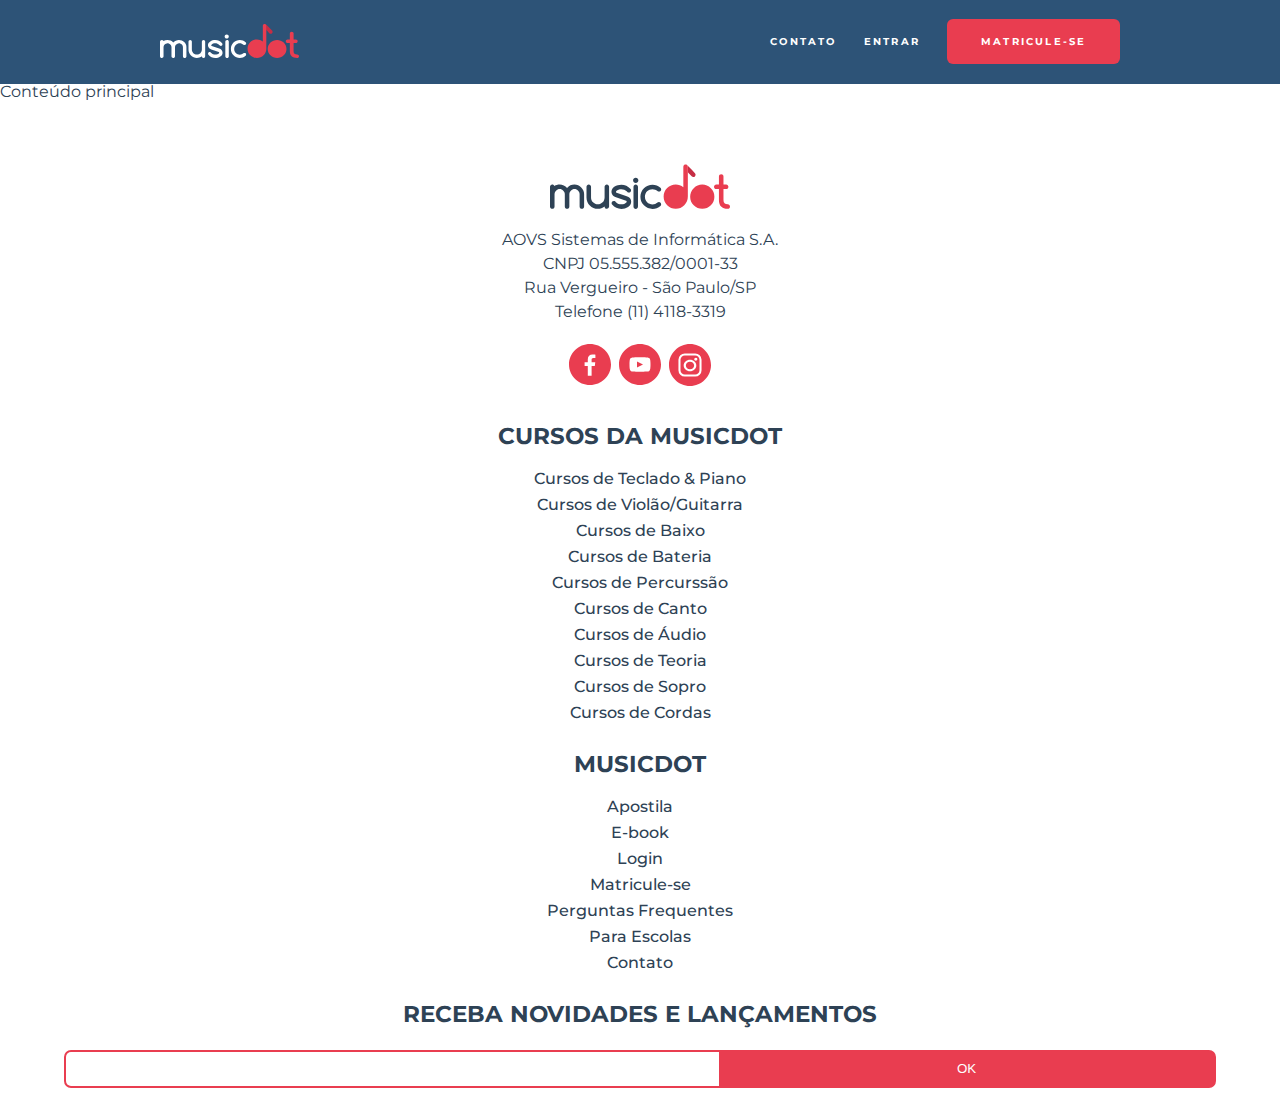
==== index.html @ ddeb6ff7 "formulário de newsletter do rodapé" ====
<!DOCTYPE html>
<html lang="pt">

<head>
  <meta charset="UTF-8">
  <meta name="viewport" content="width=device-width, initial-scale=1.0">
  <title>MusicDot</title>
  <link rel="shortcut icon" href="img/favicon.ico" type="image/x-icon">
  <link rel="stylesheet" href="https://fonts.googleapis.com/css?family=Montserrat:300,400,500,
  600,700,&display=block">
  <link rel="stylesheet" href="css/reset.css">
  <link rel="stylesheet" href="css/cabecalho.css">
  <link rel="stylesheet" href="css/rodape.css">
  <link rel="stylesheet" href="css/form-newsletter.css">
</head>

<body>
  <header class="cabecalho">
    <!-- Conteúdo do Header -->
     <a href="index.html">
      <img class="cabecalho_logo" src="img/musicdot-logo-light.svg" title="Ir para a página inicial da MusicDot" alt="Logo da MusicDot">
    </a>

     <nav>
      <ul class="cabecalho_menu">
        <li class="cabecalho_item-menu"><a href="sobre.html#contato">Contato</a></li>
        <li class="cabecalho_item-menu"><a href="#">Entrar</a></li>
        <li class="cabecalho_item-menu cabecalho_item-menu--matricular"><a href="#">Matricule-se</a></li>
      </ul>
     </nav>
  </header>

  <main>
    <!-- Conteúdo Principal -->
    Conteúdo principal
  </main>

  <footer class="rodape">
    <!-- Conteúdo do Footer -->

    <section class="rodape_secao">
      <img class="rodape_logo" src="img/logo.svg" alt="Logo MusicDot">

      <address class="rodape_info-empresa">
        AOVS Sistemas de Informática S.A. <br>
        CNPJ 05.555.382/0001-33 <br>
        Rua Vergueiro - São Paulo/SP <br>
        Telefone (11) 4118-3319
      </address>

      <ul class="rodape_lista-midias-sociais">
        <li class="rodape_item-midias-sociais">
          <a href="https://www.facebook.com/musicdotonline">
            <img src="img/footer-icone-facebook.svg" alt="MusicDot no Facebook">
          </a>
        </li>

        <li class="rodape_item-midias-sociais">
          <a href="https://www.youtube.com/user/musicdotonline">
            <img src="img/footer-icone-youtube.svg" alt="MusicDot no YouTube">
          </a>
        </li>

        <li class="rodape_item-midias-sociais">
          <a href="https://www.instagram.com/musicdotonline/">
            <img src="img/footer-icone-instagram.svg" alt="MusicDot no Instagram">
          </a>
        </li>
      </ul>
    </section>

    <section class="rodape_secao">
      <h2 class="rodape_titulo">Cursos da MusicDot</h2>
      <nav>
        <ul>
          <li class="rodape_item-lista"><a href="#">Cursos de Teclado & Piano</a></li>
          <li class="rodape_item-lista"><a href="#">Cursos de Violão/Guitarra</a></li>
          <li class="rodape_item-lista"><a href="#">Cursos de Baixo</a></li>
          <li class="rodape_item-lista"><a href="#">Cursos de Bateria</a></li>
          <li class="rodape_item-lista"><a href="#">Cursos de Percurssão</a></li>
          <li class="rodape_item-lista"><a href="#">Cursos de Canto</a></li>
          <li class="rodape_item-lista"><a href="#">Cursos de Áudio</a></li>
          <li class="rodape_item-lista"><a href="#">Cursos de Teoria</a></li>
          <li class="rodape_item-lista"><a href="#">Cursos de Sopro</a></li>
          <li class="rodape_item-lista"><a href="#">Cursos de Cordas</a></li>
        </ul>
      </nav>
    </section>

    <section class="rodape_secao">
      <h2 class="rodape_titulo">MusicDot</h2>
      <nav>
        <ul>
          <li class="rodape_item-lista"><a href="#">Apostila</a></li>
          <li class="rodape_item-lista"><a href="#">E-book</a></li>
          <li class="rodape_item-lista"><a href="#">Login</a></li>
          <li class="rodape_item-lista"><a href="#">Matricule-se</a></li>
          <li class="rodape_item-lista"><a href="#">Perguntas Frequentes</a></li>
          <li class="rodape_item-lista"><a href="#">Para Escolas</a></li>
          <li class="rodape_item-lista"><a href="#">Contato</a></li>
        </ul>
      </nav>
    </section>

    <section class="rodape_secao">
      <h2 class="rodape_titulo">
        Receba novidades e lançamentos
      </h2>

      <form action="#" method="get" class="form-newsletter">
        <label for="form-newsletter_label" class="form-newsletter_label">
          Seu email pessoal
        </label>

        <input type="email" name="email-newsletter" id="email-newsletter" class="form-newsletter_campo">

        <button type="submit" class="form-newsletter_botao">
          OK
        </button>
      </form>
    </section>
  </footer>
</body>
</html>
---- css/cabecalho.css ----
.cabecalho {
  text-align: center;
  font-size: .6rem;
  font-weight: bold;
  text-transform: uppercase;
  letter-spacing: .23em;
  background-color: #2d5377;
  color: #fff;
}

.cabecalho_logo {
  padding: 1.5rem 0;
  width: 14.5em;
}

.cabecalho_menu {
  display: flex;
  justify-content: space-evenly;
  flex-wrap: wrap;
  background-color: #272b3a87;
}

.cabecalho_item-menu {
  display: inline-block;
}

.cabecalho_item-menu a {
  display: inline-block;
  padding: 1.86em 1.42em;
}

@media (min-width: 640px) {
  .cabecalho {
    padding: 0 5%;
    display: flex;
    justify-content: space-between;
    align-items: center;
  }

  .cabecalho_logo {
    padding: 2.5em 0;
  }

  .cabecalho_menu {
    background-color: transparent;
  }
}

@media (min-width: 770px) {
  .cabecalho {
    max-width: 960px;
  }

  .cabecalho_item-menu--matricular {
    background-color: #e93d50;
    margin-left: 1.42em;
    border-radius: 6px;
  }

  .cabecalho_item-menu--matricular a {
    padding: 1.83em 3.5em;
  }
}

@media (min-width: 1066px) {
  .cabecalho {
    padding-left: calc((100% - 960px) / 2);
    padding-right: calc((100% - 960px) / 2);
  }
}
---- css/rodape.css ----
.rodape {
  padding: 2em 5%;
  text-align: center;
  font-size: 1rem;
}

.rodape_logo {
  width: 11.25em;
  margin-bottom: 1em;
}

.rodape_info-empresa {
  line-height: 1.5;
}

.rodape_secao {
  margin-top: 2em;
}

.rodape_lista-midias-sociais {
  display: flex;
  justify-content: center;
  margin-top: 1em;
}

.rodape_item-midias-sociais {
  width: 2.62em;
  margin: .25em;
}

.rodape_item-midias-sociais img {
  width: 100%;
}

.rodape_titulo {
  margin-bottom: 1em;
  font-size: 1.45em;
  font-weight: bold;
  text-transform: uppercase;
}

.rodape_item-lista {
  font-weight: 500;
  margin: .625em 0;
}
---- css/form-newsletter.css ----
.form-newsletter {
  display: flex;
  width: 100%;
  overflow: hidden;
  box-sizing: border-box;
  border-radius: 7px;
  border: 2px solid #e93d50;
  background-color: #e93d50;
}

.form-newsletter_label {
  position: absolute;
  left: -1000px;
  width: 1px;
  height: 1px;
  overflow: hidden;
}

.form-newsletter_campo {
  padding: .6rem .4rem;
  flex-grow: 1;
  border: none;
}

.form-newsletter_botao {
  flex-grow: 1;
  border: none;
  text-transform: uppercase;
  font-weight: 600px;
  background-color: #e93d50;
  color: #fff;
}
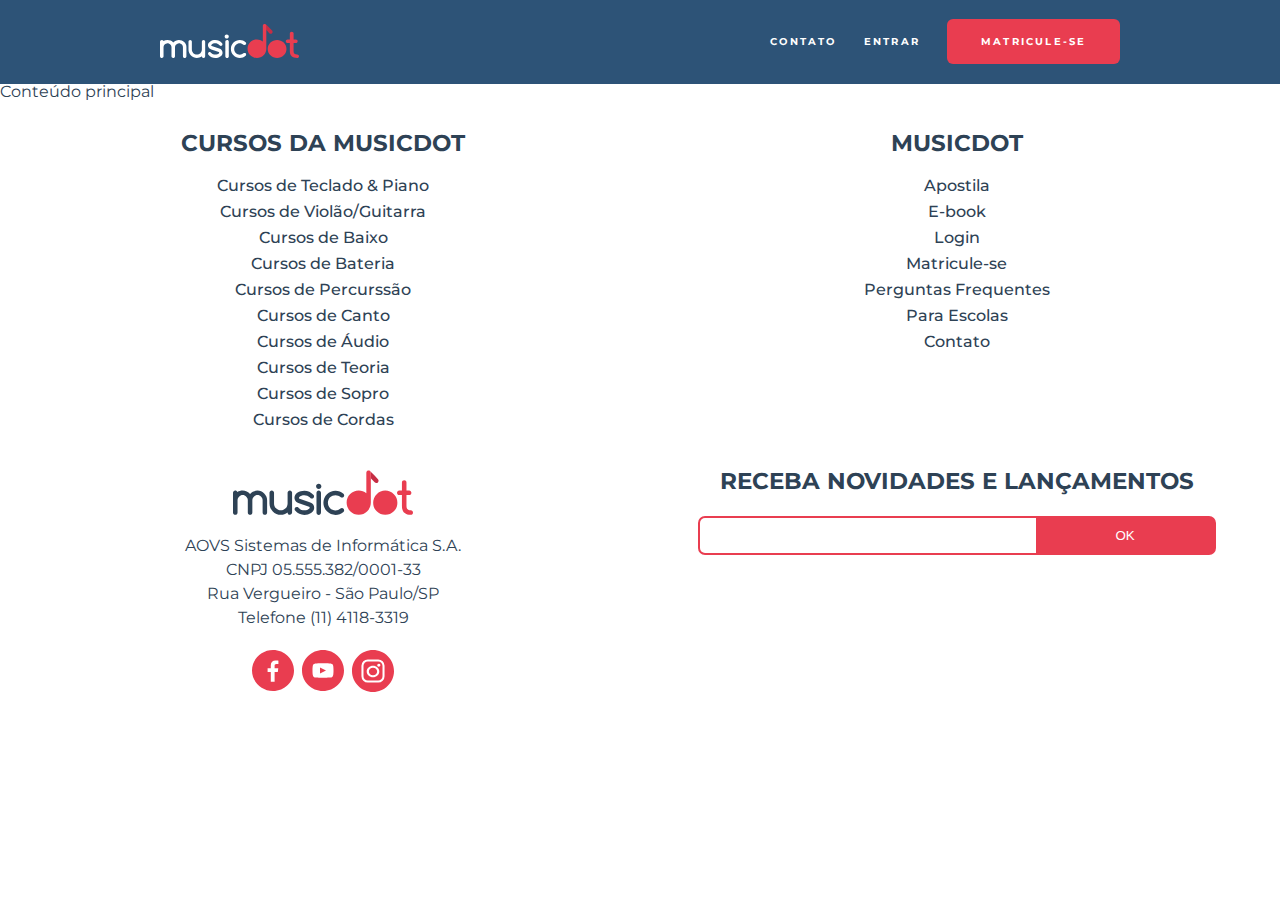
==== commit 7885bcdb: "Itens do rodapé em telas maiores" ====
--- a/index.html
+++ b/index.html
@@ -38,7 +38,7 @@
   <footer class="rodape">
     <!-- Conteúdo do Footer -->
 
-    <section class="rodape_secao">
+    <section class="rodape_secao rodape_secao--sobre">
       <img class="rodape_logo" src="img/logo.svg" alt="Logo MusicDot">
 
       <address class="rodape_info-empresa">
@@ -69,7 +69,7 @@
       </ul>
     </section>
 
-    <section class="rodape_secao">
+    <section class="rodape_secao rodape_secao--cursos">
       <h2 class="rodape_titulo">Cursos da MusicDot</h2>
       <nav>
         <ul>
@@ -87,7 +87,7 @@
       </nav>
     </section>
 
-    <section class="rodape_secao">
+    <section class="rodape_secao rodape_secao--links">
       <h2 class="rodape_titulo">MusicDot</h2>
       <nav>
         <ul>
@@ -102,7 +102,7 @@
       </nav>
     </section>
 
-    <section class="rodape_secao">
+    <section class="rodape_secao rodape_secao--newsletter">
       <h2 class="rodape_titulo">
         Receba novidades e lançamentos
       </h2>
--- a/css/rodape.css
+++ b/css/rodape.css
@@ -11,10 +11,6 @@
 
 .rodape_info-empresa {
   line-height: 1.5;
-}
-
-.rodape_secao {
-  margin-top: 2em;
 }
 
 .rodape_lista-midias-sociais {
@@ -42,4 +38,53 @@
 .rodape_item-lista {
   font-weight: 500;
   margin: .625em 0;
-}+}
+
+@media (max-width: 640px) {
+  .rodape_secao + .rodape_secao {
+    margin-top: 2em;
+  }
+}
+
+@media (min-width: 640px) {
+  .rodape {
+    display: flex;
+    flex-wrap: wrap;
+    justify-content: space-between;
+    font-size: 1rem;
+  }
+
+
+
+  .rodape_secao--sobre,
+  .rodape_secao--cursos,
+  .rodape_secao--links,
+  .rodape_secao--newsletter {
+    width: 45%;
+  }
+  
+  .rodape_secao--cursos {
+    order: 1;
+    margin: 0;
+  }
+
+  .rodape_secao--links {
+    order: 2;
+    margin: 0;
+  }
+
+  .rodape_secao--sobre {
+    order: 3;
+    margin: 0;
+    margin-top: 2em;
+  }
+
+  .rodape_secao--newsletter {
+    order: 4;
+    margin: 0;
+    margin-top: 2em;
+  }
+}
+
+
+
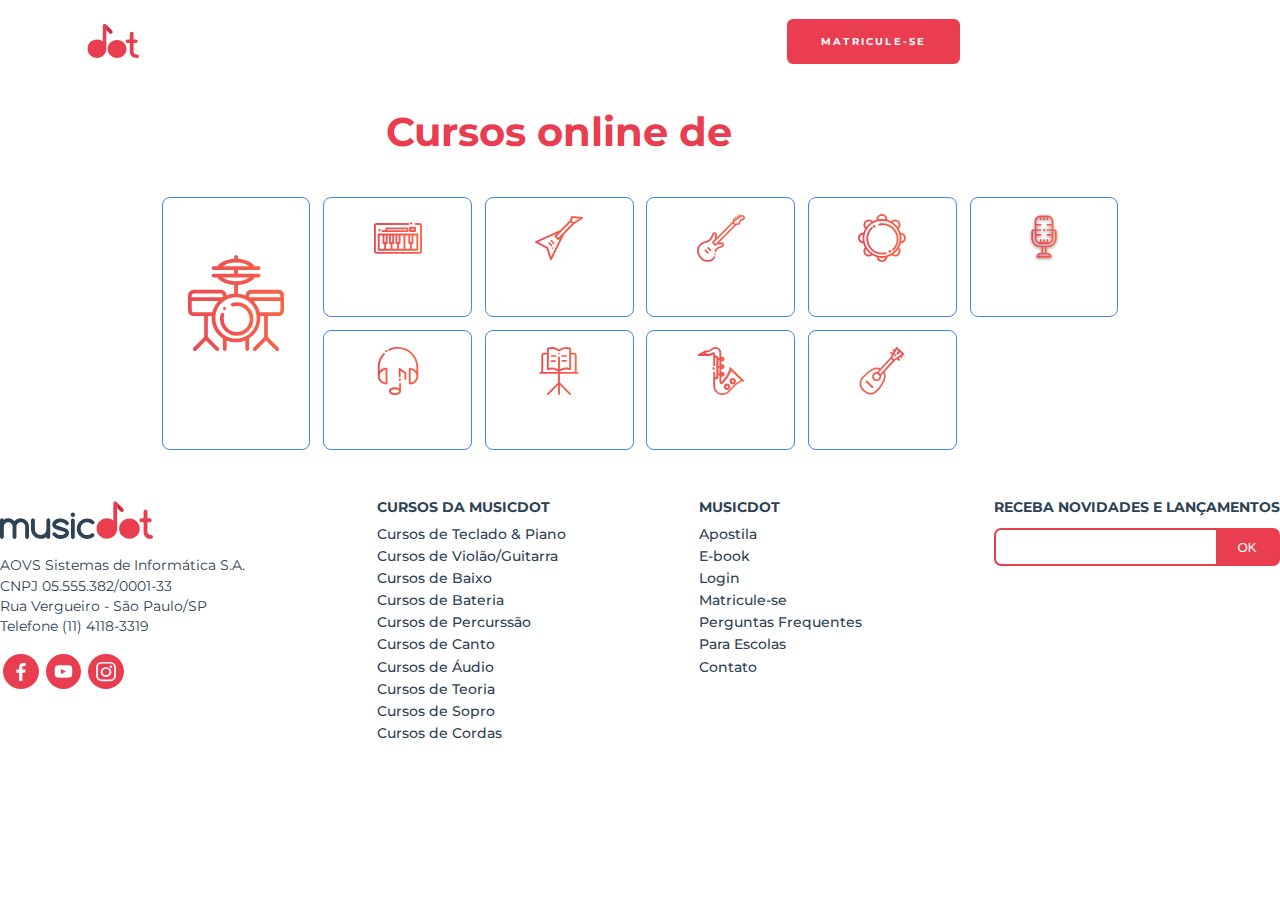
==== commit 4242995c: "display grid, vitrine de cursos" ====
--- a/index.html
+++ b/index.html
@@ -10,12 +10,13 @@
   600,700,&display=block">
   <link rel="stylesheet" href="css/reset.css">
   <link rel="stylesheet" href="css/cabecalho.css">
+  <link rel="stylesheet" href="css/cursos.css">
   <link rel="stylesheet" href="css/rodape.css">
   <link rel="stylesheet" href="css/form-newsletter.css">
 </head>
 
 <body>
-  <header class="cabecalho">
+  <header class="cabecalho cantainer">
     <!-- Conteúdo do Header -->
      <a href="index.html">
       <img class="cabecalho_logo" src="img/musicdot-logo-light.svg" title="Ir para a página inicial da MusicDot" alt="Logo da MusicDot">
@@ -32,10 +33,36 @@
 
   <main>
     <!-- Conteúdo Principal -->
-    Conteúdo principal
+    
+    <section class="cursos">
+      <article class="cursos_chamada--largura-grande">
+        <h1 class="chamada_titulo">
+          Cursos online de <strong class="chamada_titulo--destaque">música</strong>
+        </h1>
+        
+        <p>Comece agora e aprenda sua primeira música em 10 minutos!</p>
+
+        <a href="cursos.html" class="chamada_cursos_matricula botao">Matricule-se</a>
+      </article>
+
+      <nav>
+        <ul class="cursos_lista">
+          <li class="curso--tecladopiano"><a href="#">Teclado  & Piano</a></li>
+          <li class="curso--violaoguitarra"><a href="#">Violão e Guitarra</a></li>
+          <li class="curso--baixo"><a href="#">Baixo</a></li>
+          <li class="curso--bateria curso--destaque"><a href="#">Bateria</a></li>
+          <li class="curso--percussao"><a href="#">Percurssão</a></li>
+          <li class="curso--canto curso destaque2"><a href="#">Canto</a></li>
+          <li class="curso--audio"><a href="#">Áudio</a></li>
+          <li class="curso--teoria"><a href="#">Teoria</a></li>
+          <li class="curso--sopro"><a href="#">Sopro</a></li>
+          <li class="curso--cordas"><a href="#">Cordas</a></li>
+        </ul>
+      </nav>
+    </section>
   </main>
 
-  <footer class="rodape">
+  <footer class="rodape container">
     <!-- Conteúdo do Footer -->
 
     <section class="rodape_secao rodape_secao--sobre">
--- a/css/cabecalho.css
+++ b/css/cabecalho.css
@@ -1,10 +1,14 @@
 .cabecalho {
+  position: absolute;
+  top: 0;
+  width: 100%;
+  box-sizing: border-box;
+
   text-align: center;
   font-size: .6rem;
   font-weight: bold;
   text-transform: uppercase;
   letter-spacing: .23em;
-  background-color: #2d5377;
   color: #fff;
 }
 
@@ -31,7 +35,8 @@
 
 @media (min-width: 640px) {
   .cabecalho {
-    padding: 0 5%;
+    padding-top: 0;
+    padding-bottom: 0;
     display: flex;
     justify-content: space-between;
     align-items: center;
@@ -61,10 +66,3 @@
     padding: 1.83em 3.5em;
   }
 }
-
-@media (min-width: 1066px) {
-  .cabecalho {
-    padding-left: calc((100% - 960px) / 2);
-    padding-right: calc((100% - 960px) / 2);
-  }
-}--- a/css/cursos.css
+++ b/css/cursos.css
@@ -0,0 +1,248 @@
+.--largura-maxima {
+  width: 100%;
+}
+
+.--largura-grande {
+  width: 80%;
+}
+
+.botao {
+  font-size: .8rem;
+  font-weight: 500;
+  letter-spacing: 2.9px;
+  text-transform: uppercase;
+  padding: 1rem 40px;
+  margin-top: .5rem;
+  margin-bottom: .5rem;
+  border-radius: 6px;
+  transition: .25s;
+}
+
+.botao:hover {
+  transform: translate(0, .22rem);
+  transition: .25s;
+}
+
+.cursos {
+  color: #fff;
+  text-align: center;
+  background-image: url(../img/home-background-mobile.png);
+  background-size: cover;
+  padding-top: 9.5rem;
+  display: flex;
+  flex-direction: column;
+  align-items: center;
+}
+
+.curso_chamada {
+  display: flex;
+  flex-direction: column;
+  align-items: center;
+}
+
+.chamada_titulo {
+  color: #e93d50;
+  font-weight: 700;
+  font-size: 1.2rem;
+  margin-bottom: .3rem;
+}
+
+.chamada_titulo--destaque {
+  color: #fff;
+}
+
+.chamada p {
+  font-weight: 500;
+  line-height: 1.3;
+  margin: 1rem 0;
+}
+
+.chamada_cursos_matricula {
+  color: #fff;
+  background-color: #e93d50;
+}
+
+.cursos_lista {
+  font-size: .7rem;
+  font-weight: 600;
+  margin-top: 1rem;
+  margin-bottom: 1rem;
+  display: grid;
+  grid-template-columns: 7rem 7rem;
+  grid-template-rows: repeat(5, 4.5rem);
+  gap: .5rem;
+  text-align: center 
+}
+
+.cursos_lista li {
+  border: 1px solid #4286f4;
+  border-radius: 8px;
+  box-sizing: border-box;
+  display: flex;
+  justify-content: space-around;
+  align-items: center;
+  background-repeat: no-repeat;
+  background-size: 2rem 2rem;
+  background-position: top .6rem center;
+  padding-top: 2.5rem;
+  transition: .25s;
+}
+
+.cursos_lista li:hover {
+  transform: translate(0, .22rem);
+  background-color: rgba(66, 134, 244, .337);
+  transition: .25s;
+}
+
+.curso--tecladopiano {
+  background-image: url(../img/icone-teclado-piano.svg);
+}
+
+.curso--violaoguitarra {
+  background-image: url(../img/icones-violao-guitarra.svg);
+}
+
+.curso--baixo {
+  background-image: url(../img/icones-baixo.svg);
+}
+
+.curso--bateria {
+  background-image: url(../img/icones-bateria.svg);
+}
+
+.curso--percussao {
+  background-image: url(../img/icones-percussao.svg);
+}
+
+.curso--canto {
+  background-image: url(../img/icones-canto.svg);
+}
+
+.curso--audio {
+  background-image: url(../img/icones-audio.svg);
+}
+
+.curso--teoria {
+  background-image: url(../img/icones-teoria.svg);
+}
+
+.curso--sopro {
+  background-image: url(../img/icones-sopro.svg);
+}
+
+.curso--cordas {
+  background-image: url(../img/icone-cordas.svg);
+}
+
+.cursos_listas img {
+  width: 2rem;
+  height: 2rem;
+  margin-bottom: 5px;
+}
+
+@media (min-width: 768px) {
+  .cursos {
+    padding: 6rem 5% 0;
+    background-image: url(../img/home-background.png);
+  }
+
+  .curso_chamada {
+    width: 300px;
+    align-items: flex-start;
+    align-self: flex-start;
+    text-align: left;
+  }
+
+  .chamada_titulo {
+    font-size: 2rem;
+  }
+
+  .chamada_cursos_matricula {
+    display: none;
+  }
+
+  .cursos_lista {
+    grid-template-columns: repeat(5, 7rem);
+    grid-template-rows: repeat(3, 5.5rem);
+    gap: .8rem;
+  }
+
+  .cursos_lista li {
+    background-repeat: no-repeat;
+    background-size: 2rem 2rem;
+    background-position: top 1rem center;
+    padding-top: 2.5rem;
+  }
+
+  .cursos_lista .curso--destaque {
+    order: -1;
+    grid-area: 1/1/span 3/3;
+    padding-top: 5.5rem;
+    background-size: 6rem 6rem;
+    background-position: top 3.6rem center;
+  }
+}
+
+@media (min-width: 1200px) {
+  .cursos {
+    padding: 7rem 10% 0;
+  }
+
+  .curso_chamada {
+    width: 450px;
+  }
+
+  .chamada_titulo {
+    font-size: 2.5rem;
+  }
+
+  .cursos_lista {
+    grid-template-columns: repeat(6, 9.3rem);
+    grid-template-rows: 7.5rem 7.5rem;
+    margin-top: 1.5rem;
+    margin-bottom: 1.5rem;
+  }
+
+  .cursos_lista li {
+    background-repeat: no-repeat;
+    background-size: 3rem 3rem;
+    background-position: top 1rem center;
+    padding-top: 2.5rem;
+  }
+
+  .cursos_lista .curso--destaque {
+    order: -1;
+    grid-area: 1/1/span 2/2;
+    padding-top: 6rem;
+    background-size: 6rem 6rem;
+    background-position: top 3.6rem center;
+  }
+
+  .cursos_lista p {
+    font-size: .9rem;
+  }
+
+  .curso--destaque2 .imagem-destaque2 {
+    width: 6rem;
+    height: 6rem;
+    margin-bottom: .8rem;
+  }
+}
+
+@media (min-width: 1440px) {
+  .cursos_lista {
+    grid-template-columns: repeat(6, 11rem);
+  }
+}
+
+@media (min-width: 1600px) {
+  .cursos_lista {
+    grid-template-columns: repeat(6, 13rem);
+  }
+
+  .cursos_lista img {
+    width: 3rem;
+    height: 3rem;
+    margin-bottom: 10px;
+  }
+}--- a/css/rodape.css
+++ b/css/rodape.css
@@ -1,5 +1,6 @@
 .rodape {
-  padding: 2em 5%;
+  padding-top: 2em;
+  padding-bottom: 2em;
   text-align: center;
   font-size: 1rem;
 }
@@ -46,15 +47,13 @@
   }
 }
 
-@media (min-width: 640px) {
+@media (min-width: 640px) and (max-width: 1220px) {
   .rodape {
     display: flex;
     flex-wrap: wrap;
     justify-content: space-between;
     font-size: 1rem;
   }
-
-
 
   .rodape_secao--sobre,
   .rodape_secao--cursos,
@@ -86,5 +85,27 @@
   }
 }
 
+@media (min-width:1200px) {
+  .rodape {
+    display: flex;
+    justify-content: space-between;
+    font-size: .85rem;
+    text-align: left;
+  }
 
+  .rodape_titulo {
+    font-size: 1em;
+  }
 
+  .rodape_lista-midias-sociais {
+    justify-content: left;
+  }
+
+  .rodape_secao {
+    margin-top: 0;
+  }
+
+  .rodape_secao + .rodape_secao {
+    margin-left: 2em;
+  }
+}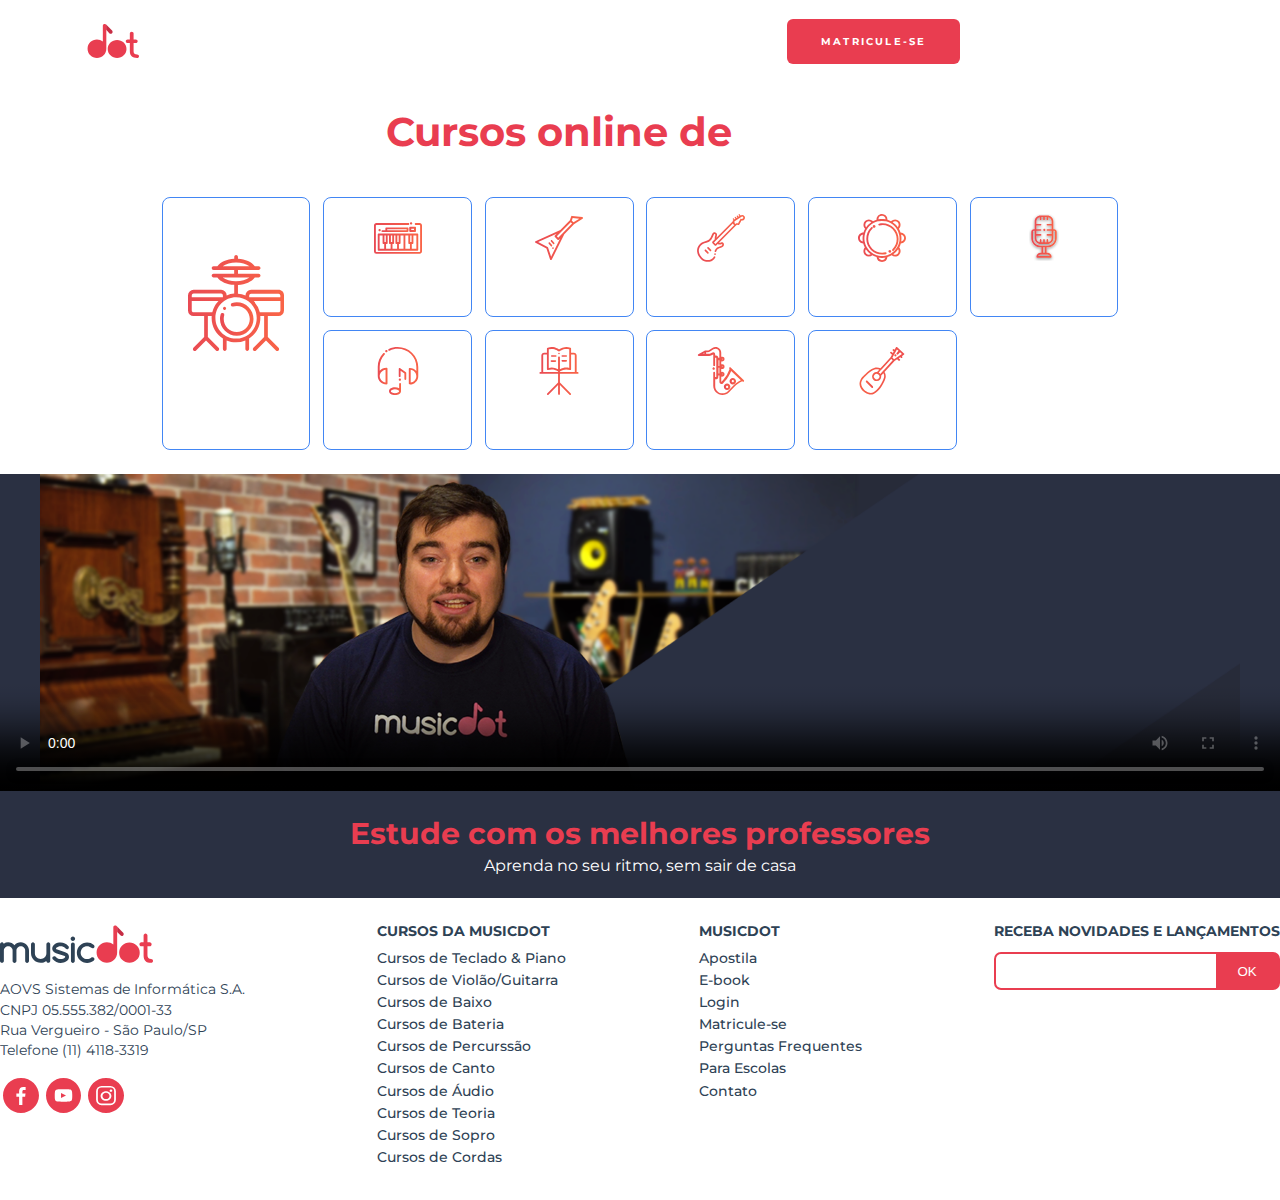
==== commit 43cbd445: "conteúdo principal video" ====
--- a/index.html
+++ b/index.html
@@ -11,6 +11,7 @@
   <link rel="stylesheet" href="css/reset.css">
   <link rel="stylesheet" href="css/cabecalho.css">
   <link rel="stylesheet" href="css/cursos.css">
+  <link rel="stylesheet" href="css/video.css">
   <link rel="stylesheet" href="css/rodape.css">
   <link rel="stylesheet" href="css/form-newsletter.css">
 </head>
@@ -59,6 +60,17 @@
           <li class="curso--cordas"><a href="#">Cordas</a></li>
         </ul>
       </nav>
+    </section>
+
+    <section class="video">
+      <video controls class="video--mobile" src="video/video-promocional.mp4" poster="img/video-principal-mobile.png"></video>
+
+      <video controls class="video--desktop" src="video/video-promocional.mp4" poster="img/video-principal.png"></video>
+
+      <article class="video_textos">
+        <h2 class="textos_titulo">Estude com os melhores professores</h2>
+        <p>Aprenda no seu ritmo, sem sair de casa</p>
+      </article>
     </section>
   </main>
 
--- a/css/video.css
+++ b/css/video.css
@@ -0,0 +1,78 @@
+.video {
+  display: flex;
+  flex-direction: column;
+  align-items: center;
+  text-align: center;
+  color: #fff;
+  background-color: #2a3042;
+}
+
+.video--mobile {
+  width: 100%;
+  height: 8.9rem;
+}
+
+.video--desktop {
+  display: none;
+}
+
+.video_textos {
+  margin-top: 1rem;
+  margin-bottom: 1rem;
+  position: relative;
+  padding: 0 10%;
+  box-sizing: border-box;
+}
+
+.textos_titulo {
+  font-weight: 700;
+  font-size: 1.2rem;
+  margin-top: .3rem;
+  margin-bottom: .5rem;
+}
+
+.textos_titulo::first-line {
+  color: #e93d50;
+}
+
+@media (min-width: 768px) {
+  .video--mobile {
+    display: none;
+  }
+
+  .video--desktop {
+    display: block;
+    width: 100%;
+    height: 12.8rem;
+  }
+
+  .textos_titulo {
+    font-size: 1.5rem;
+  }
+}
+
+@media (min-width: 1200px) {
+  .video--desktop {
+    height: 19.8rem;
+  }
+
+  .video_textos {
+    margin-top: 1.5rem;
+    margin-bottom: 1.5rem;
+  }
+
+  .video_textos::before {
+    width: 5rem;
+    height: 5rem;
+  }
+
+  .textos_titulo {
+    font-size: 1.9rem;
+  }
+}
+
+@media (min-width: 1600px) {
+  .video--desktop {
+    height: 26.8rem;
+  }
+}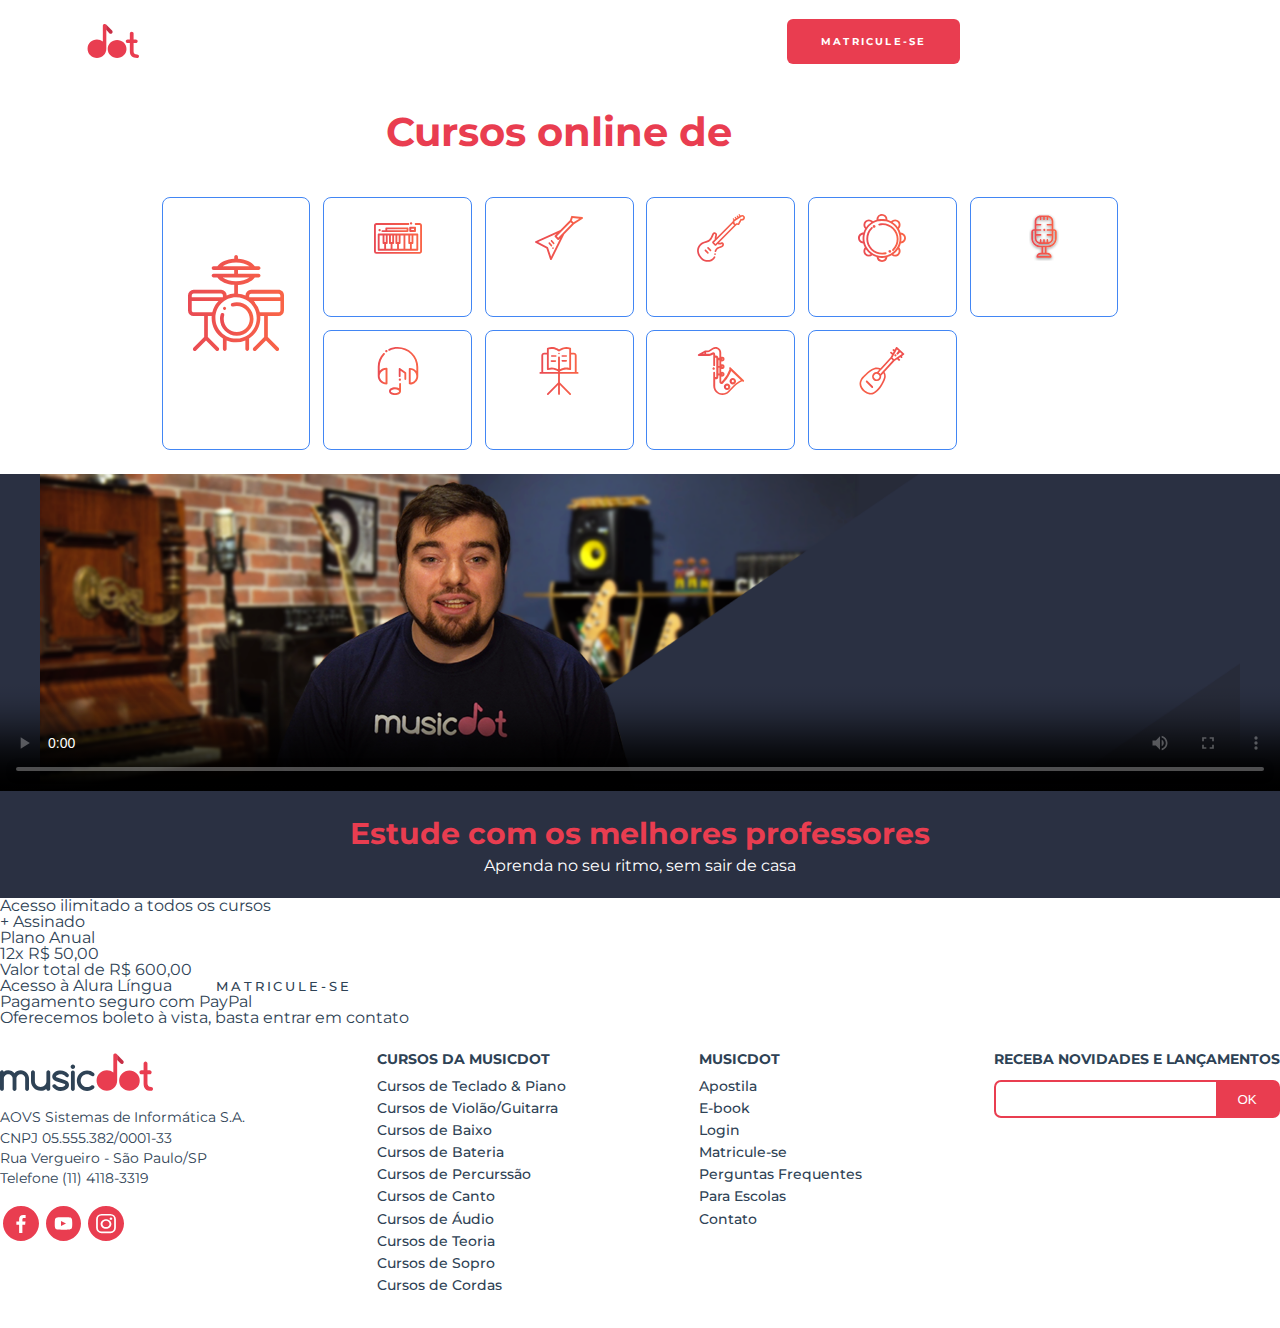
==== commit 74adaf93: "conteudo principal - planos" ====
--- a/index.html
+++ b/index.html
@@ -12,6 +12,7 @@
   <link rel="stylesheet" href="css/cabecalho.css">
   <link rel="stylesheet" href="css/cursos.css">
   <link rel="stylesheet" href="css/video.css">
+  <link rel="stylesheet" href="css/planos.css">
   <link rel="stylesheet" href="css/rodape.css">
   <link rel="stylesheet" href="css/form-newsletter.css">
 </head>
@@ -70,6 +71,26 @@
       <article class="video_textos">
         <h2 class="textos_titulo">Estude com os melhores professores</h2>
         <p>Aprenda no seu ritmo, sem sair de casa</p>
+      </article>
+    </section>
+
+    <section class="planos">
+      <h2 class="planos_titulo">Acesso ilimitado a todos os cursos</h2>
+
+      <article class="cards_planoanual">
+        <span class="plano--destaque">+ Assinado</span>
+        <div class="planos_card card--anual">
+          <h3 class="plano_titulo">Plano Anual</h3>
+          <p>12x <span class="valor--destaque">R$ 50,00</span></p>
+          <p>Valor total de R$ 600,00</p>
+          <span>Acesso à Alura Língua</span>
+          <a href="cursos.html" class="cards_botao botao">Matricule-se</a>
+        </div>
+      </article>
+
+      <article class="planos_pagamentos">
+        <p>Pagamento seguro com PayPal</p>
+        <p>Oferecemos boleto à vista, <a href="#">basta entrar em contato</a></p>
       </article>
     </section>
   </main>
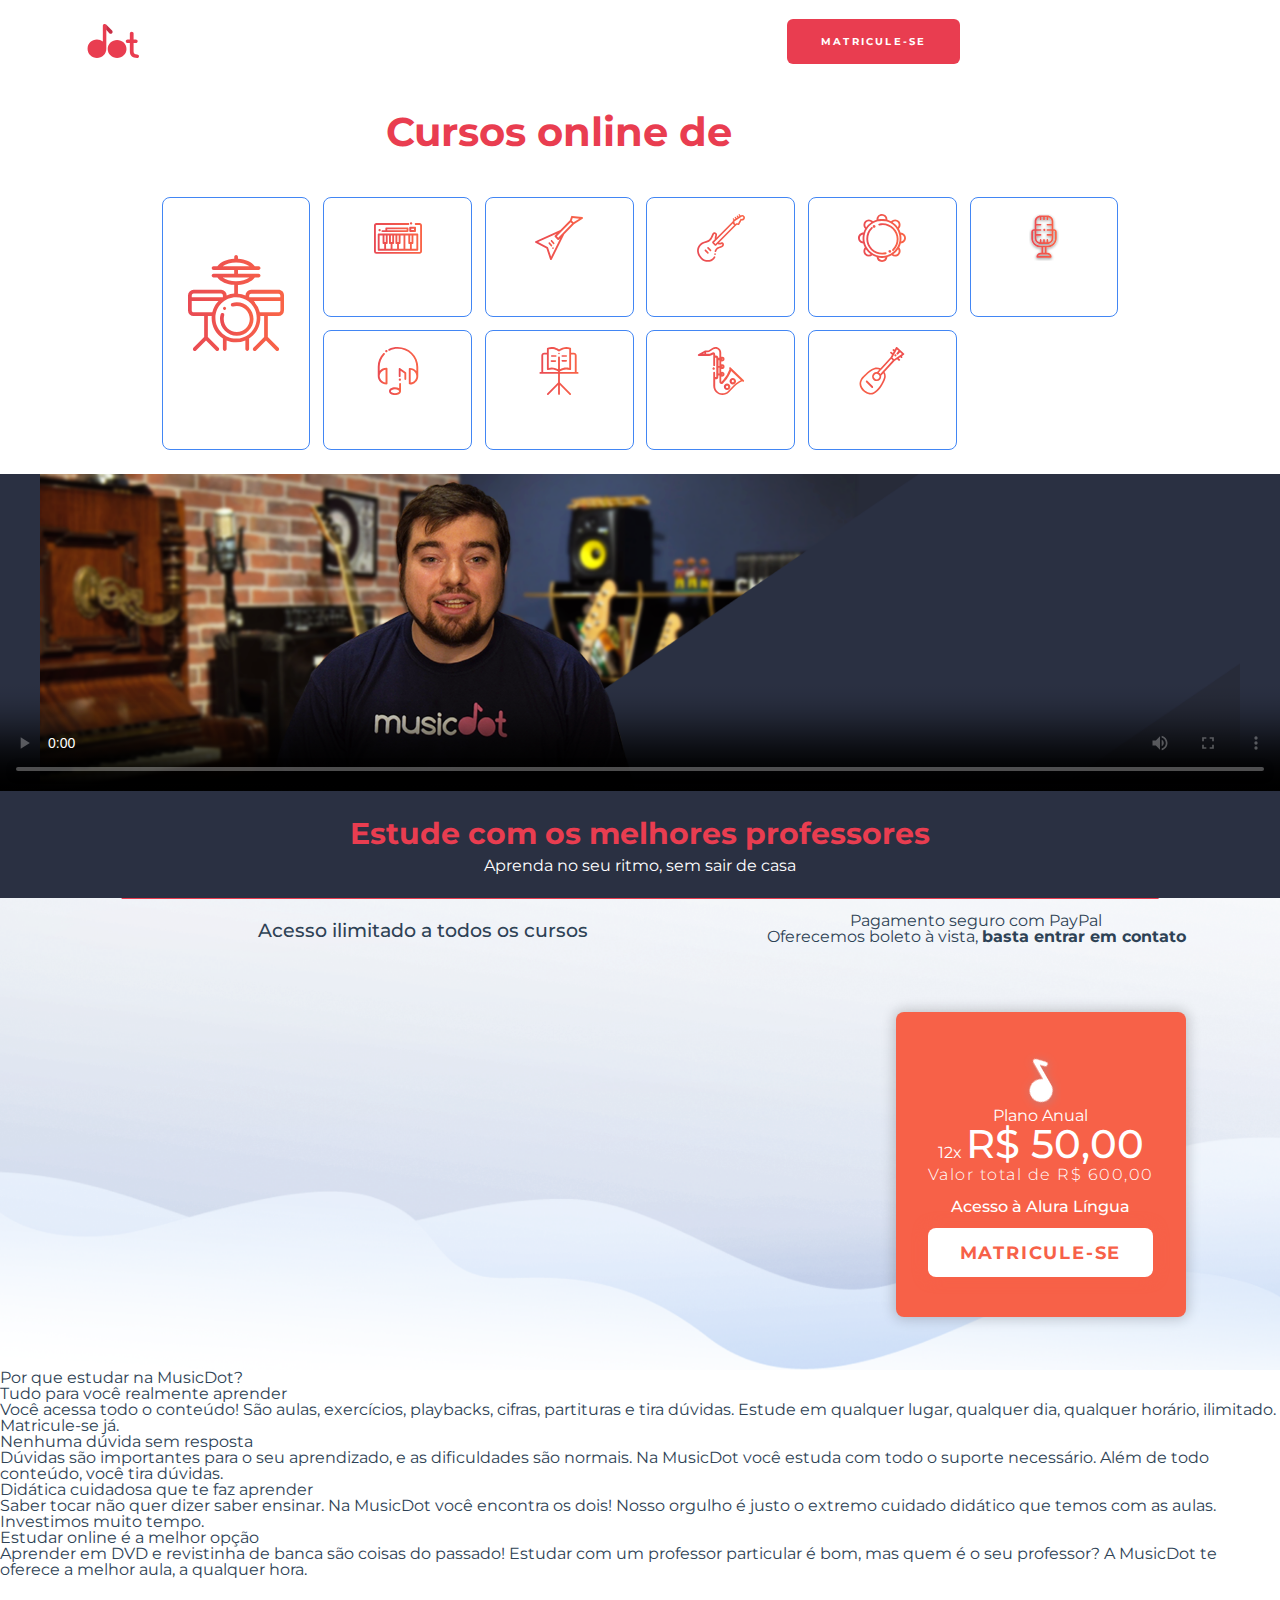
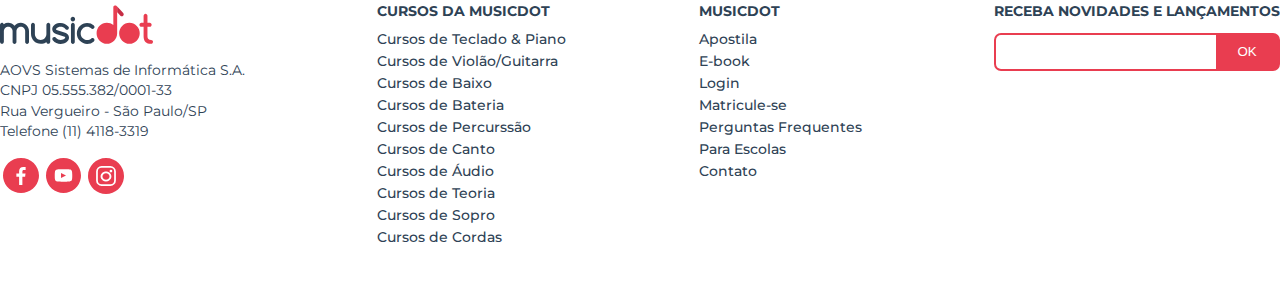
==== commit cbe919bc: "conteúdo principal - os benefícios" ====
--- a/index.html
+++ b/index.html
@@ -13,6 +13,7 @@
   <link rel="stylesheet" href="css/cursos.css">
   <link rel="stylesheet" href="css/video.css">
   <link rel="stylesheet" href="css/planos.css">
+  <link rel="stylesheet" href="css/beneficios.css">
   <link rel="stylesheet" href="css/rodape.css">
   <link rel="stylesheet" href="css/form-newsletter.css">
 </head>
@@ -92,6 +93,32 @@
         <p>Pagamento seguro com PayPal</p>
         <p>Oferecemos boleto à vista, <a href="#">basta entrar em contato</a></p>
       </article>
+    </section>
+
+    <section class="beneficios">
+      <h2 class="beneficios_titulo">Por que estudar na MusicDot?</h2>
+
+      <ul class="beneficios_lista">
+        <li class="beneficio--paravoce">
+          <h3 class="beneficio_titulo">Tudo para você realmente aprender</h3>
+          <p class="beneficio_texto">Você	acessa	todo	o	conteúdo!	São	aulas,	exercícios,	playbacks,	cifras,	partituras	e	tira	dúvidas.	Estude	em	qualquer	lugar,	qualquer	dia,	qualquer	horário,	ilimitado.	Matricule-se	já.</p>
+        </li>
+
+        <li class="beneficio--duvidas">
+          <h3 class="beneficio_titulo">Nenhuma	dúvida	sem	resposta</h3>
+          <p class="beneficio_texto">Dúvidas	são	importantes	para	o	seu	aprendizado,	e	as	dificuldades	são	normais.	Na	MusicDot	você	estuda	com	todo	o	suporte	necessário. Além	de	todo	conteúdo,	você	tira	dúvidas.</p>
+        </li>
+
+        <li class="beneficio--didatica">
+          <h3 class="beneficio_titulo">Didática	cuidadosa	que	te	faz	aprender</h3>
+          <p class="beneficio_texto">Saber	tocar	não	quer	dizer	saber	ensinar.	Na	MusicDot	você	encontra	os	dois!	Nosso	orgulho	é	justo	o	extremo	cuidado	didático	que	temos	com	as	aulas.	Investimos muito	tempo.</p>
+        </li>
+
+        <li class="beneficio--online">
+          <h3 class="beneficio_titulo">Estudar	online	é	a	melhor	opção</h3>
+          <p class="beneficio_texto">Aprender	em	DVD	e	revistinha	de	banca	são	coisas	do	passado!	Estudar	com	um professor	particular	é	bom,	mas	quem	é	o	seu	professor?	A	MusicDot	te	oferece	a	melhor	aula,	a	qualquer	hora.</p>
+        </li>
+      </ul>
     </section>
   </main>
 
--- a/css/planos.css
+++ b/css/planos.css
@@ -0,0 +1,205 @@
+.planos {
+  background-image: url(../img/planos-background-mobile.png);
+  background-size: cover;
+  background-repeat: no-repeat;
+  text-align: center;
+  padding-top: 15px;
+  padding-bottom: 1.8rem;
+  display: grid;
+  justify-items: center;
+  position: relative;
+}
+
+.planos::before {
+  content: "";
+  width: 81%;
+  height: .1rem;
+  background-color: #e93d50;
+  position: absolute;
+  top: 0;
+  left: 50%;
+  transform: translate(-50%, 0);
+}
+
+.planos_titulo {
+  font-size: .85rem;
+  font-weight: 700;
+  margin-bottom: 2rem;
+}
+
+.planos_card {
+  background-color: #f76148;
+  border-radius: 8px;
+  margin-bottom: 1.3rem;
+  color: #fff;
+  padding: 4rem 1rem 1rem;
+  display: flex;
+  flex-direction: column;
+  align-items: center;
+  box-shadow: 0 0 .8rem .1rem rgba(0, 0, 0, .2);
+  background-repeat: no-repeat;
+  background-size: 1.7rem;
+  background-position: top 1.5rem center;
+}
+
+.card--anual {
+  background-image: url(../img/simbolo-musidot-branco.svg);
+}
+
+.card--semestral {
+  background-image: url(../img/simbolo-musidot-dark.svg);
+}
+
+.planos_titulo {
+  margin: 8px 0;
+}
+
+.planos_card p + p {
+  font-weight: 300;
+  margin-top: .2rem;
+  letter-spacing: 1.5px;
+}
+
+.planos_titulo .planos_titulo + p {
+  font-size: 1rem;
+  font-weight: 500;
+}
+
+.valor--destaque {
+  font-size: 2rem;
+  font-weight: 700;
+}
+
+.planos_card span {
+  font-weight: 500;
+}
+
+.cards_botao {
+  color: #f76148;
+  text-transform: uppercase;
+  letter-spacing: 1.8px;
+  font-weight: 600;
+  border-radius: 8px;
+  margin-top: .8rem;
+  padding: 1rem 2rem;
+  background-color: #fff;
+  box-shadow: 0 0 .8rem .1rem;
+}
+
+.card--anual {
+  position: relative;
+  z-index: 2;
+}
+
+.plano--destaque {
+  color: #f76148;
+  font-weight: 600;
+  text-transform: uppercase;
+  letter-spacing: 1.1px;
+  width: 8rem;
+  padding: .4rem 0 .8rem;
+  border-radius: 5px;
+  box-shadow: 0 0 .8rem .05rem rgba(0, 0, 0, .2);
+  background-color: #fff;
+  position: absolute;
+  transform: translate(-50%, -65%);
+  z-index: -1;
+}
+
+.card--anual p + p, .card--semestral p + p {
+  margin-bottom: 1rem;
+}
+
+.planos > p {
+  width: 250px;
+  font-size: .5rem;
+  font-weight: 600;
+  line-height: 18px;
+}
+
+.planos a {
+  font-weight: 700;
+}
+
+@media (min-width: 768px) {
+  .planos {
+    grid-template-columns: 20rem 20rem;
+    grid-template-areas: 
+    "header header"
+    "card1 card2"
+    "footer footer";
+    gap: 1rem;
+    justify-content: center;
+    padding-bottom: 2rem;
+    background-image: url(../img/planos-background.png);
+    background-size: cover;
+  }
+
+  .planos_titulo {
+    grid-area: header;
+  }
+
+  .cards_planoanual {
+    grid-area: cards2;
+  }
+
+  .card--semestral {
+    grid-area: cards1;
+  }
+
+  .planos_pagamentos {
+    grid-column-end: span 2;
+  }
+
+  .planos--maisassinado {
+    font-size: .8rem;
+  }
+
+  .planos_card {
+    padding: 6rem 2rem 2rem;
+    justify-content: space-between;
+    background-size: 2.5rem;
+    background-position: top 2.5rem center;
+  }
+
+  .planos_card img {
+    width: 2.5rem;
+  }
+
+  .planos_titulo, .planos_titulo + p {
+    font-size: 1.4rem;
+    font-weight: 500;
+  }
+
+  .valor--destaque {
+    font-size: 2.5rem;
+    font-weight: 700;
+  }
+
+  .plano--destaque {
+    font-size: .6rem;
+  }
+
+  .cards_botao {
+    font-size: 1.1rem;
+    transition: .25s;
+  }
+
+  .planos > p {
+    font-size: .9rem;
+    font-weight: 600;
+    line-height: 18px;
+  }
+}
+
+@media (min-width: 1200px) {
+  .planos_titulo {
+    font-size: 1.2rem;
+  }
+
+  .plano--destaque {
+    font-size: .9rem;
+    width: 10rem;
+    transform: translate(-50%, -75%);
+  }
+}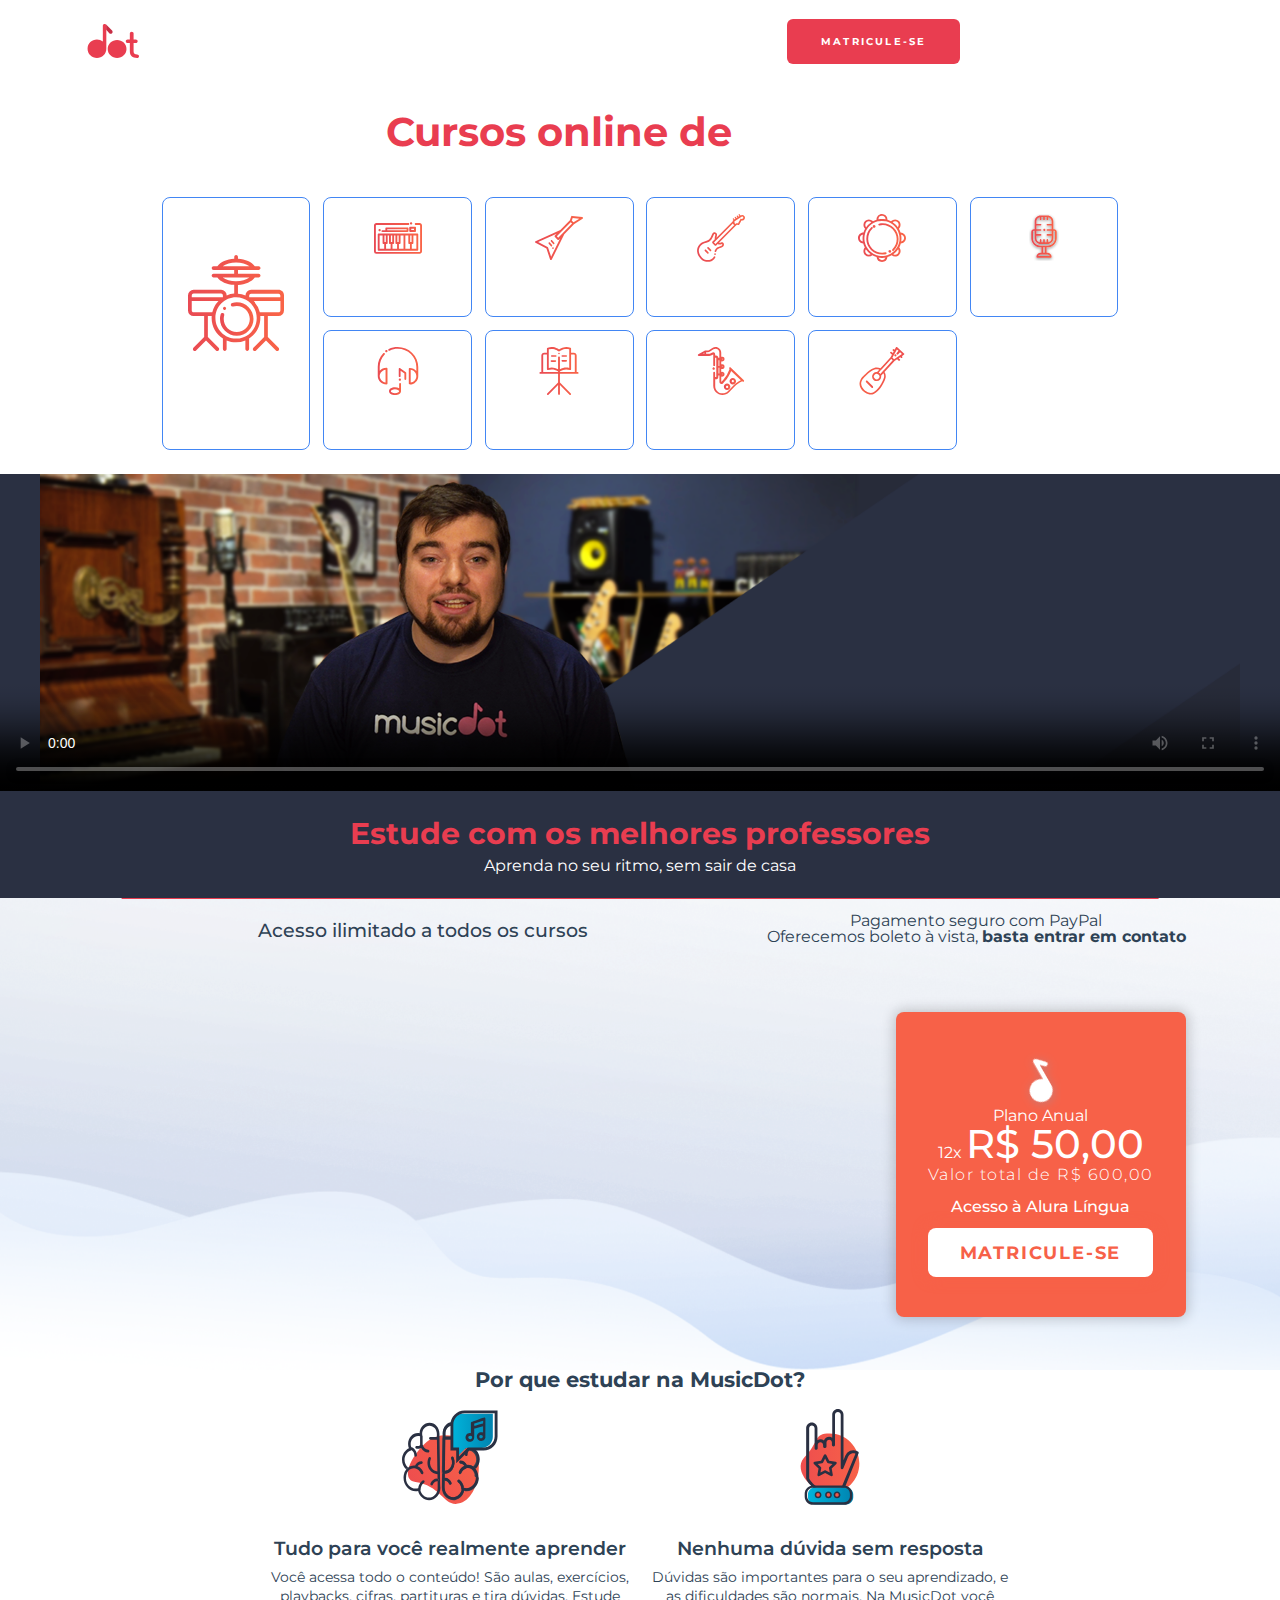
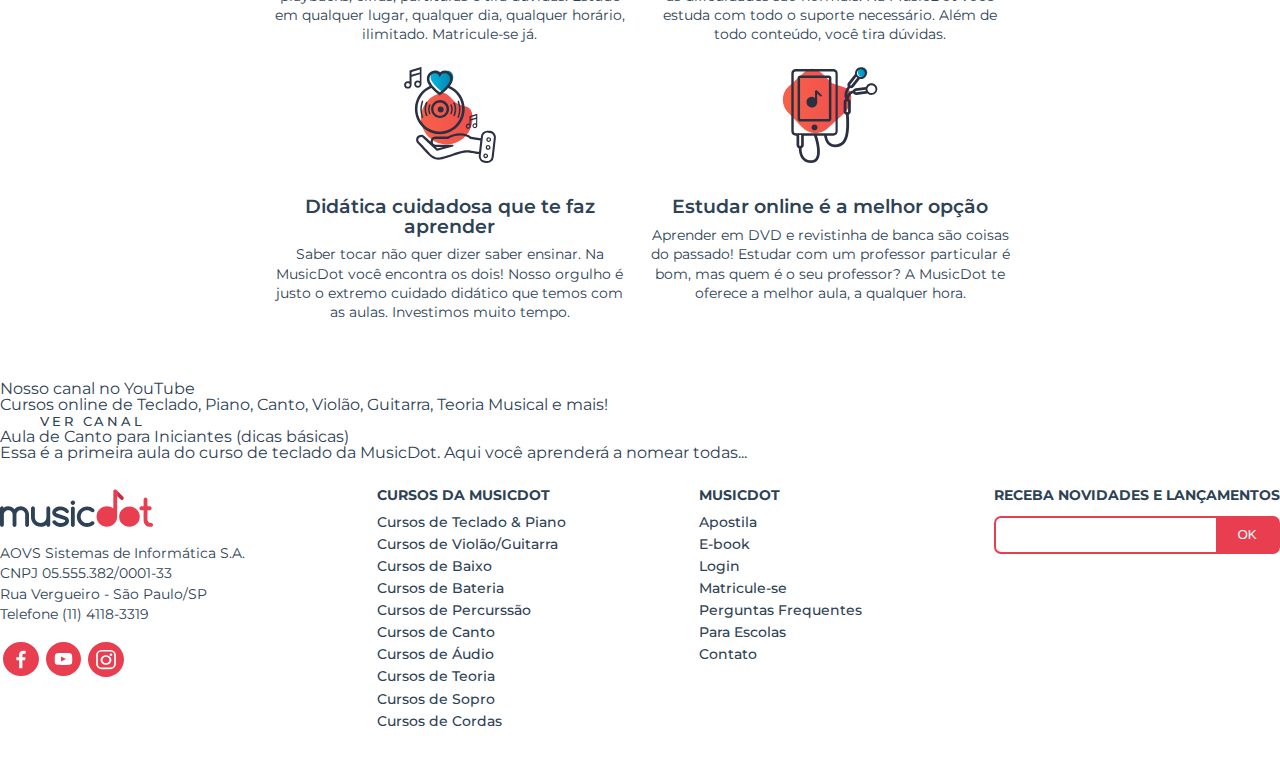
==== commit fa078fb4: "conteúdo principal - chamada youtube" ====
--- a/index.html
+++ b/index.html
@@ -14,6 +14,7 @@
   <link rel="stylesheet" href="css/video.css">
   <link rel="stylesheet" href="css/planos.css">
   <link rel="stylesheet" href="css/beneficios.css">
+  <link rel="stylesheet" href="css/chamada-youtube.css">
   <link rel="stylesheet" href="css/rodape.css">
   <link rel="stylesheet" href="css/form-newsletter.css">
 </head>
@@ -119,6 +120,24 @@
           <p class="beneficio_texto">Aprender	em	DVD	e	revistinha	de	banca	são	coisas	do	passado!	Estudar	com	um professor	particular	é	bom,	mas	quem	é	o	seu	professor?	A	MusicDot	te	oferece	a	melhor	aula,	a	qualquer	hora.</p>
         </li>
       </ul>
+    </section>
+
+    <section class="chamada_youtube">
+      <article class="chamada_youtube_canal youtube_informacao icone--youtube  --largura-grande">
+        <h2 class="canal_titulo">Nosso canal no YouTube</h2>
+
+        <p class="canal_texto">Cursos	online	de	Teclado,	Piano,	Canto,	Violão,	Guitarra,	Teoria	Musical	e	mais!</p>
+
+        <a href="https://www.youtube.com/user/musicdotonline" class="canal_button botao">Ver canal</a>
+      </article>
+
+      <article class="chamada_youtube_canal chamada_youtube--video1">
+        <a href="#" class="video_descricao">
+          <h2 class="descricao_titulo">Aula	de	Canto	para	Iniciantes	(dicas	básicas)</h2>
+
+          <p class="descricao_texto">Essa	é	a	primeira	aula	do	curso	de	teclado	da	MusicDot.	Aqui	você	aprenderá	a	nomear	todas...</p>
+        </a>
+      </article>
     </section>
   </main>
 
--- a/css/beneficios.css
+++ b/css/beneficios.css
@@ -0,0 +1,97 @@
+.beneficios {
+  text-align: center;
+  margin-bottom: 2rem;
+  padding: 0 10%;
+  display: flex;
+  flex-direction: column;
+  align-items: center;
+}
+
+.beneficios_titulo {
+  font-size: 1rem;
+  font-weight: 700;
+}
+
+.beneficios_lista li {
+  padding-top: 5.5rem;
+  background-repeat: no-repeat;
+  background-size: 4rem 4rem;
+  background-position: top 2px center;
+}
+
+.beneficio--paravoce {
+  background-image: url(../img/icone-beneficios-tudo-para-voce.svg);
+}
+
+.beneficio--duvidas {
+  background-image: url(../img/icone-beneficios-nenhuma-duvida.svg);
+}
+
+.beneficio--didatica {
+  background-image: url(../img/icone-beneficios-didatica-cuidadosa.svg);
+}
+
+.beneficio--online {
+  background-image: url(../img/icone-beneficios-online.svg);
+}
+
+.beneficio_titulo {
+  font-size: .8rem;
+  font-weight: 600;
+  margin-top: 1rem;
+  margin-bottom: .2rem;
+}
+
+.beneficio_texto {
+  line-height: 1rem;
+}
+
+@media (min-width: 768px) {
+  .beneficios {
+    margin-bottom: 3.7rem;
+  }
+
+  .beneficios_lista {
+    display: grid;
+    grid-template-columns: 17.5rem 17.5rem;
+    gap: 1rem;
+  }
+
+  .beneficios_titulo {
+    margin-bottom: 1rem;
+  }
+
+  .beneficio_titulo {
+    font-size: 1.1rem;
+  }
+
+  .beneficio_texto {
+    font-size: .8rem;
+  }
+}
+
+@media (min-width: 1200px) {
+  .beneficios_titulo {
+    font-size: 1.3rem;
+  }
+
+  .beneficios_lista {
+    gap: 1.3rem;
+    grid-template-columns: 22.5rem 22.5rem;
+  }
+
+  .beneficios_lista li {
+    padding-top: 7.25rem;
+    background-size: 6rem 6rem;
+  }
+
+  .beneficio_titulo {
+    font-size: 1.2rem;
+    margin-bottom: .6rem;
+  }
+
+  .beneficio_texto {
+    font-size: .9rem;
+    line-height: 1.2rem;
+  }
+}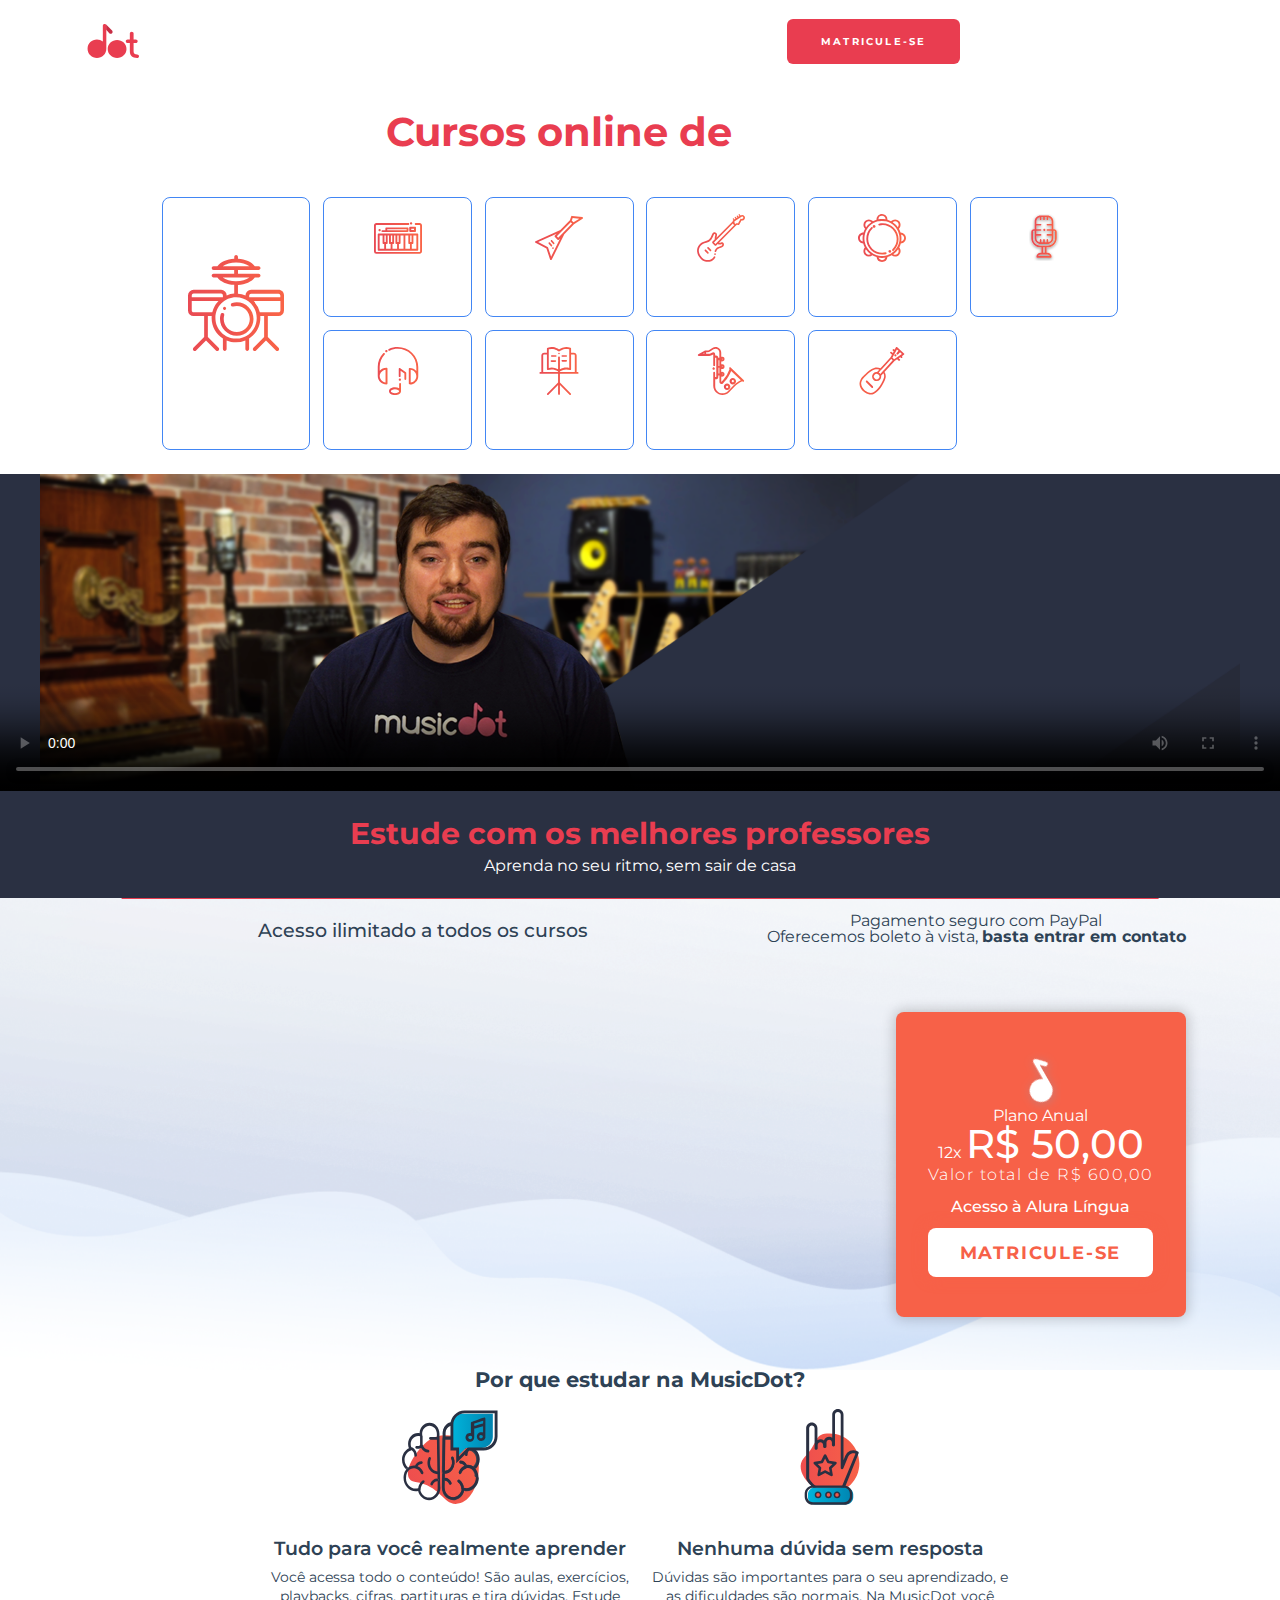
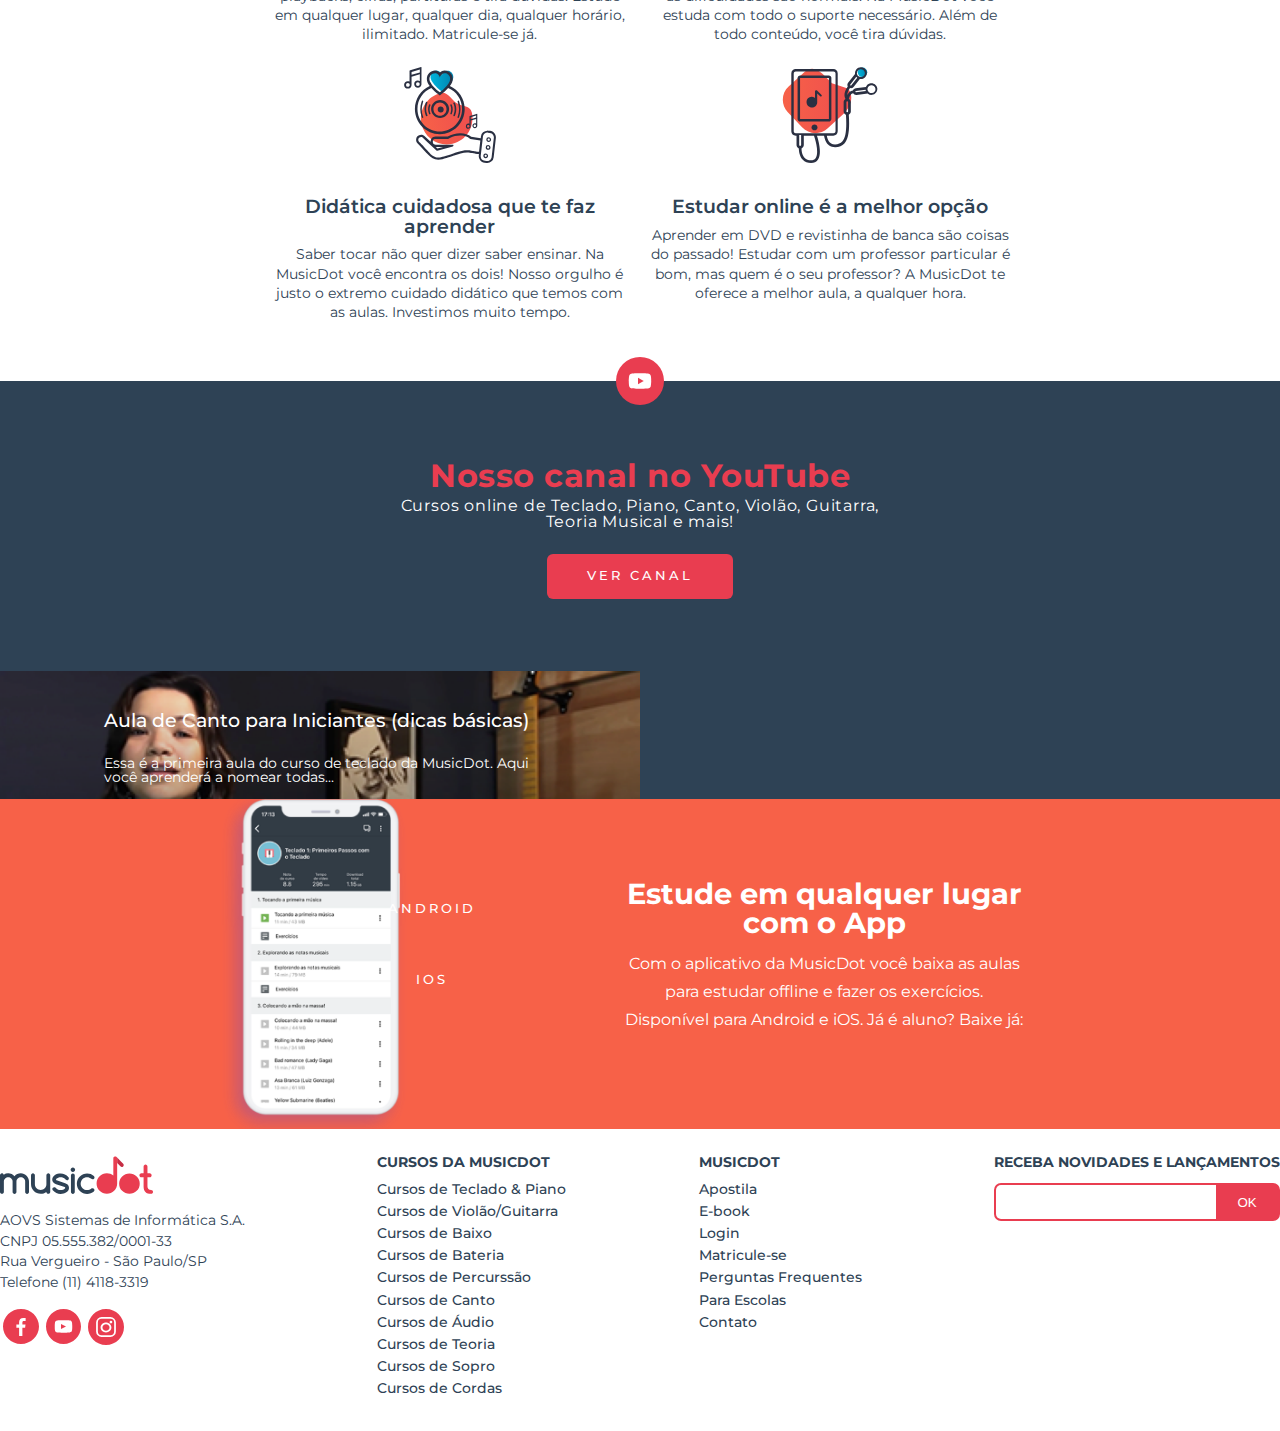
==== commit a6af19bc: "conteúdo principal - chamada dos aplicativos" ====
--- a/index.html
+++ b/index.html
@@ -15,6 +15,7 @@
   <link rel="stylesheet" href="css/planos.css">
   <link rel="stylesheet" href="css/beneficios.css">
   <link rel="stylesheet" href="css/chamada-youtube.css">
+  <link rel="stylesheet" href="css/chamada-app.css">
   <link rel="stylesheet" href="css/rodape.css">
   <link rel="stylesheet" href="css/form-newsletter.css">
 </head>
@@ -138,6 +139,16 @@
           <p class="descricao_texto">Essa	é	a	primeira	aula	do	curso	de	teclado	da	MusicDot.	Aqui	você	aprenderá	a	nomear	todas...</p>
         </a>
       </article>
+    </section>
+
+    <section class="chamada_aplicativo">
+      <h2 class="aplicativo_titulo">Estude	em	qualquer	lugar	com	o	App</h2>
+
+      <p class="aplicativo_texto">Com	o	aplicativo	da	MusicDot	você	baixa	as	aulas	para	estudar	offline	e	fazer	os	exercícios.	Disponível	para	Android	e	iOS.	Já	é	aluno? <strong class="texto-destaque">Baixe já:</strong></p>
+
+      <a href="https://play.google.com/store/apps/details?id=br.com.musicdot&h1=en" class="aplicativo__button app__download--android	botao">Android</a>
+
+      <a href="https://apps.apple.com/br/app/musicdot/id1333842849" class="aplicativo__button app__download--ios	botao">iOS</a>
     </section>
   </main>
 
--- a/css/chamada-youtube.css
+++ b/css/chamada-youtube.css
@@ -0,0 +1,155 @@
+.chamada_youtube {
+  background-color: #2e4255;
+  display: grid;
+  justify-items: center;
+}
+
+.chamada_youtube_canal {
+  color: #fff;
+  display: flex;
+  flex-direction: column;
+  align-items: center;
+  text-align: center;
+  padding: 1.2rem 2rem .9rem;
+  position: relative;
+  box-sizing: border-box;
+}
+
+.icone--youtube::after {
+  content: "";
+  width: 3rem;
+  height: 3rem;
+  background-image: url(../img/icone-youtube.svg);
+  background-size: 100%;
+  background-repeat: no-repeat;
+  position: absolute;
+  top: 0;
+  left: 50%;
+  transform: translate(-50%, -50%);
+}
+
+.canal_titulo {
+  color: #e93d50;
+  font-size: 1rem;
+  font-weight: 700;
+  margin-top: .9rem;
+  margin-bottom: .1rem;
+  letter-spacing: .5px;
+}
+
+.canal_texto {
+  font-size: .8rem;
+  letter-spacing: .8px;
+  line-height: 12px;
+  margin-bottom: 1rem;
+}
+
+.canal_button {
+  color: #fff;
+  background-color: #e93d50;
+}
+
+.video_descricao {
+  width: 85%;
+}
+
+.descricao_titulo {
+  font-size: .9rem;
+  font-weight: 500;
+  line-height: 15px;
+  margin-bottom: .5rem;
+}
+
+.descricao_titulo::before {
+  content: "";
+  width: 3rem;
+  background-image: url(../img/play-button.svg);
+  background-size: 100%;
+  display: block;
+  margin: 1.2rem auto 1rem;
+}
+
+.chamada_youtube--video1 {
+  background-image: url(../img/videos-thumbnail-video1.png);
+}
+
+.chamada_youtube--video2 {
+  background-image: url(../img/videos-thumbnail-video2.png);
+}
+
+.chamada_youtube--video1, .chamada_youtube--video2 {
+  background-size: cover;
+  width: 100%;
+}
+
+@media (min-width: 768px) {
+  .chamada_youtube {
+    grid-template-columns: 1fr 1fr;
+    grid-template-areas: 
+    "chamada chamada"
+    "video1 video2";
+  }
+
+  .youtube_informacao {
+    padding: 2rem 17%;
+    box-sizing: border-box;
+    grid-area: chamada;
+  }
+
+  .--icone-youtube::before {
+    width: 5rem;
+    height: 5rem;
+  }
+
+  .chamada_youtube--video1 {
+    grid-area: video1;
+  }
+
+  .chamada_youtube--video2 {
+    grid-area: video2;
+  }  
+
+  .canal_titulo {
+    font-size: 1.5rem;
+  }
+
+  .descricao_texto {
+    font-size: .8rem;
+  }
+}
+
+@media (min-width: 1200px) {
+  .youtube_informacao {
+    padding: 4rem 20%;
+  }
+
+  .icone--youtube::before {
+    width: 6rem;
+    height: 6rem;
+  }
+
+  .canal_titulo {
+    font-size: 2rem;
+    margin-bottom: .4rem;
+  }
+
+  .canal_texto {
+    font-size: 1rem;
+    line-height: 1rem;
+  }
+
+  .video_descricao {
+    width: 75%;
+    text-align: left;
+  }
+
+  .descricao_titulo {
+    font-size: 1.2rem;
+    line-height: 1.4rem;
+    margin-bottom: 1.5rem;
+  }
+
+  .descricao_texto {
+    font-size: .9rem;
+  }
+}
--- a/css/chamada-app.css
+++ b/css/chamada-app.css
@@ -0,0 +1,130 @@
+.chamada_aplicativo {
+  color: #fff;
+  text-align: center;
+  background-color: #f76148;
+  padding: 2rem 7.5%;
+  display: grid;
+  grid-template-columns: 1fr 1fr;
+  grid-template-rows: auto;
+  justify-items: center;
+}
+
+.aplicativo_titulo {
+  font-size: 1.2rem;
+  font-weight: 700;
+  margin-bottom: .8rem;
+  line-height: 24px;
+  grid-column-end: span 2;
+}
+
+.aplicativo_texto {
+  line-height: 20px;
+  margin-bottom: 15px;
+  grid-column-end: span 2;
+}
+
+.texto_destaque {
+  font-weight: 600;
+}
+
+.chamada_aplicativo_button--wrapper {
+  display: flex;
+  justify-content: space-evenly;
+}
+
+.aplicativo_button {
+  color: #e93d50;
+  font-weight: 600;
+  letter-spacing: 1.6px;
+  text-transform: uppercase;
+  background-color: #fff;
+  border: none;
+  border-radius: 5px;
+  width: 5.9rem;
+  padding: 1rem 0 1rem 1rem;
+  box-sizing: border-box;
+  font-size: .5rem;
+  background-size: 1.2rem;
+  background-repeat: no-repeat;
+}
+
+.app_download--android {
+  background-image: url(../img/icone-android-logo.svg);
+  background-position: left .5rem center;
+  padding-left: 1.4rem;
+}
+
+.app_download--ios {
+  background-image: url(../img/icone-apple-logo.svg);
+  background-position: left 1rem top .4rem;
+}
+
+.aplicativo--icone {
+  width: 1.2rem;
+  height: 1.2rem;
+  margin-right: .2rem;
+  vertical-align: middle;
+}
+
+@media (min-width: 768px) {
+  .chamada_aplicativo {
+    background-image: url(../img/mockup-app.png);
+    background-size: 12rem;
+    background-position: left 20% center;
+    background-repeat: no-repeat;
+    padding: 5rem 20%;
+    grid-template-columns: 1fr 9rem 9rem;
+    column-gap: 1rem;
+    grid-template-areas: 
+    ". titulo titulo"
+    ". texto texto"
+    ". android ios";
+  }
+
+  .aplicativo_titulo {
+    font-size: 1rem;
+    line-height: 29px;
+    grid-area: titulo;
+  }
+
+  .aplicativo_texto {
+    line-height: 28px;
+    grid-area: texto;
+  }
+
+  .app_download--android {
+    grid-area: android;
+    justify-self: flex-end;
+  }
+
+  .app_download--ios {
+    grid-area: ios;
+    justify-self: flex-start;
+  }
+}
+
+@media (min-width: 1200px) {
+  .chamada_aplicativo {
+    grid-template-columns: 1fr 12rem 12rem;
+  }
+
+  .aplicativo_titulo {
+    font-size: 1.8rem;
+  }
+
+  .aplicativo_button {
+    width: 9.5rem;
+    font-size: .8rem;
+    background-size: 1.8rem;
+    padding: 1.5rem 0 1.5rem 1rem;
+  }
+
+  .app_download--android {
+    background-position: left .7rem top .8rem;
+    padding-left: 1.4rem;
+  }
+
+  .app_download--ios {
+    background-position: left 1.3rem top .6rem;
+  }
+}